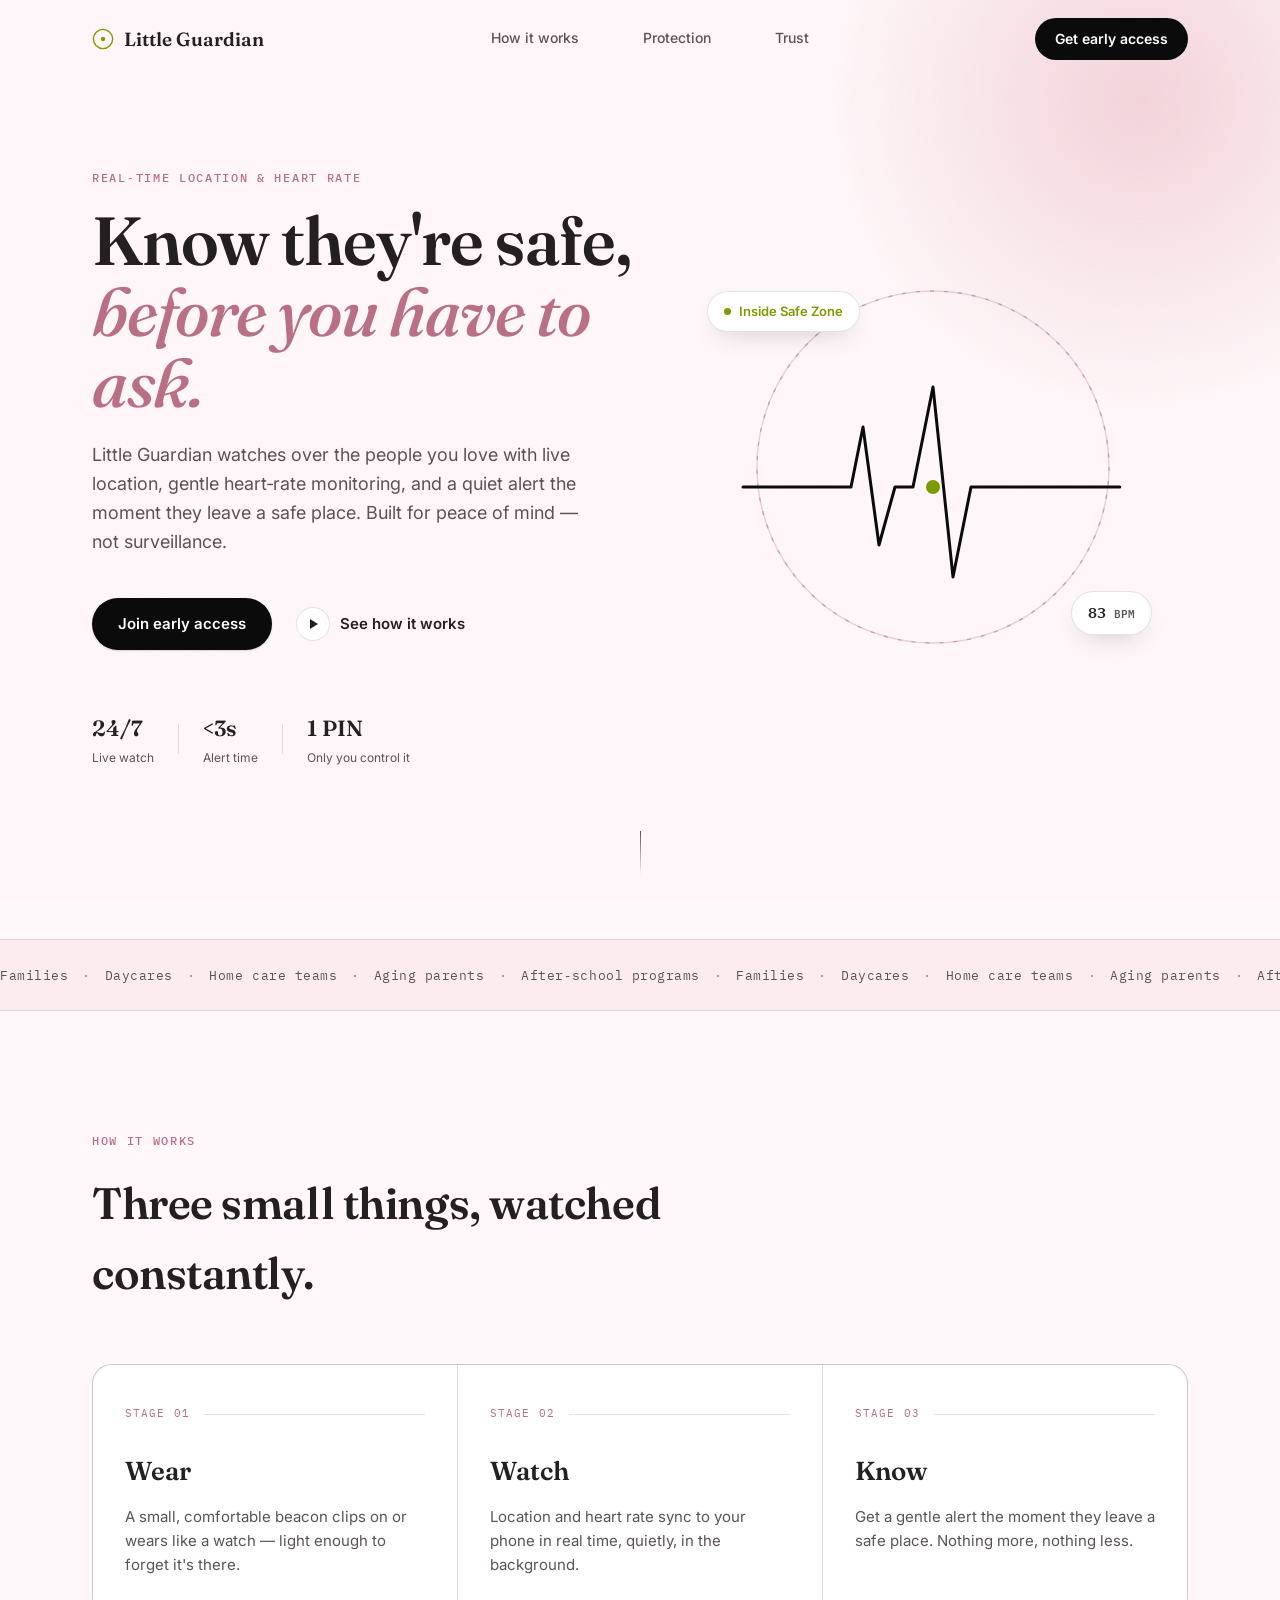
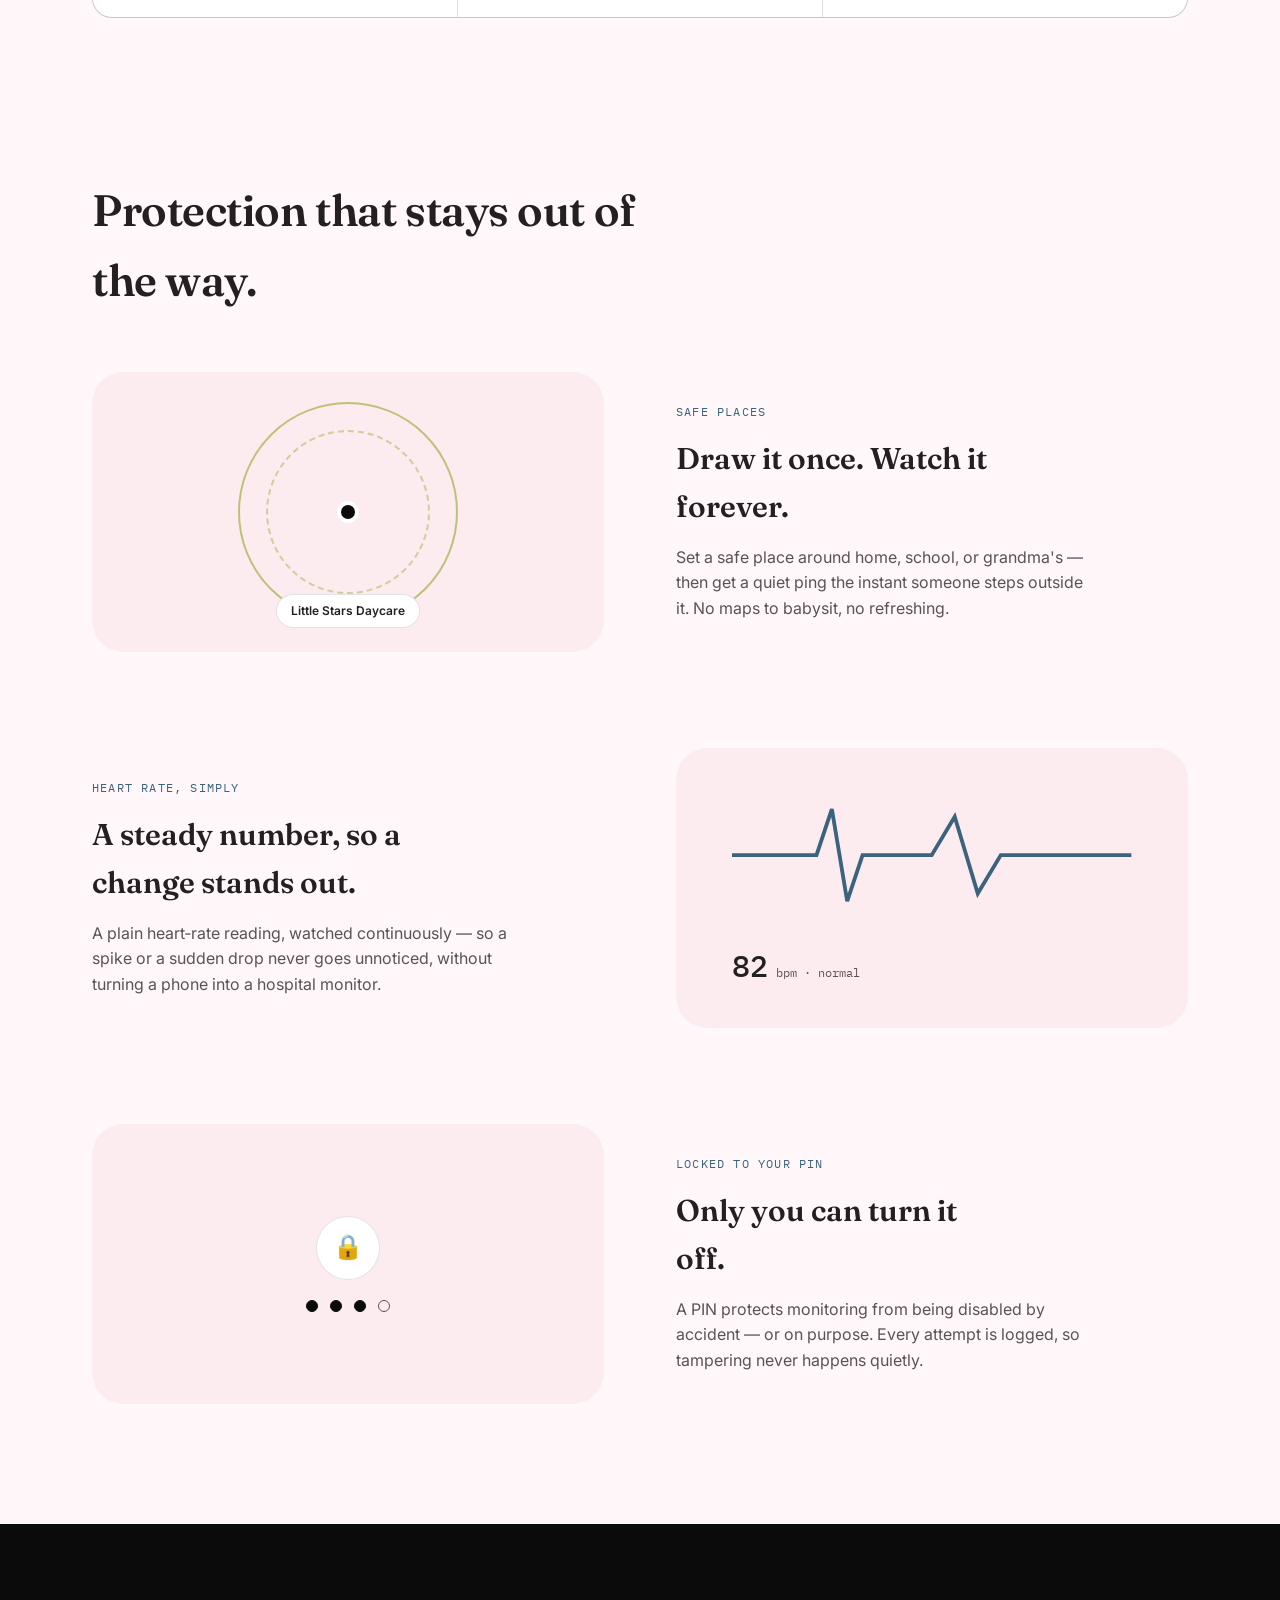
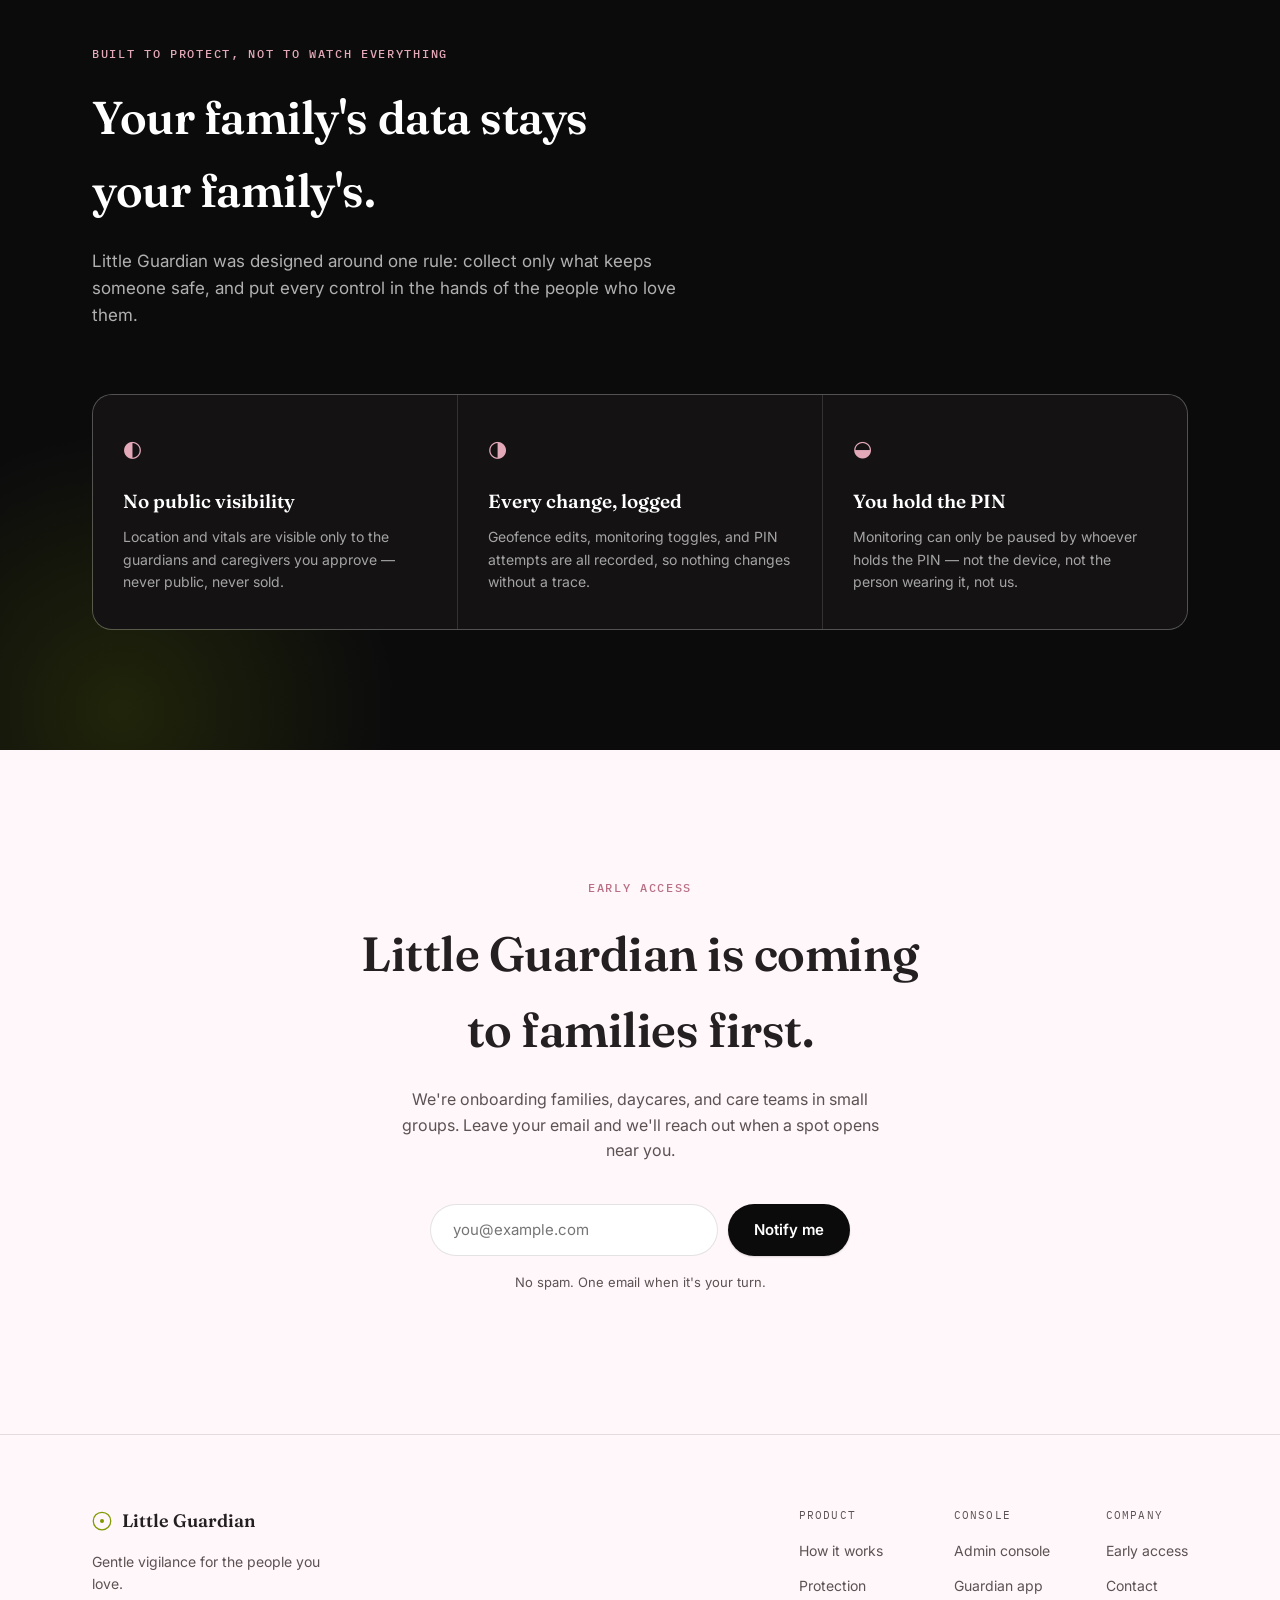
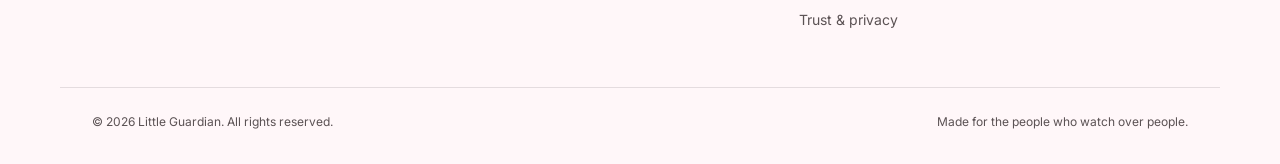
==== index.html @ 8e91a0c5 "intial setup" ====
<!DOCTYPE html>
<html lang="en">
<head>
<meta charset="UTF-8" />
<meta name="viewport" content="width=device-width, initial-scale=1.0" />
<title>Little Guardian | Know they're safe, before you have to ask</title>
<meta name="description" content="Real-time location and heart-rate monitoring built for the people you care for. Gentle alerts, safe places, and a PIN that keeps monitoring in the right hands." />
<link rel="preconnect" href="https://fonts.googleapis.com">
<link rel="preconnect" href="https://fonts.gstatic.com" crossorigin>
<link href="https://fonts.googleapis.com/css2?family=Fraunces:opsz,wght@9..144,400;9..144,500;9..144,600;9..144,700&family=Inter:wght@400;500;600;700&family=IBM+Plex+Mono:wght@500&display=swap" rel="stylesheet">
<link rel="stylesheet" href="styles.css" />
</head>
<body>

  <div class="noise" aria-hidden="true"></div>

  <a class="skip-link" href="#main">Skip to content</a>

  <header class="nav" id="nav">
    <div class="nav-inner">
      <a href="#top" class="wordmark">
        <span class="wordmark-mark" aria-hidden="true">
          <svg viewBox="0 0 32 32" width="22" height="22">
            <circle cx="16" cy="16" r="14" fill="none" stroke="currentColor" stroke-width="2"/>
            <circle cx="16" cy="16" r="3.2" fill="currentColor"/>
          </svg>
        </span>
        Little Guardian
      </a>

      <nav class="nav-links" aria-label="Primary">
        <a href="#how">How it works</a>
        <a href="#features">Protection</a>
        <a href="#trust">Trust</a>
      </nav>

      <a href="#early-access" class="btn btn-small btn-ink">Get early access</a>
    </div>
  </header>

  <main id="main">

    <!-- ============ HERO ============ -->
    <section class="hero" id="top">
      <div class="hero-inner">
        <div class="hero-copy">
          <p class="eyebrow reveal">Real‑time location &amp; heart rate</p>
          <h1 class="hero-title reveal">
            Know they're safe,
            <span class="hero-title-line">before you have to ask.</span>
          </h1>
          <p class="hero-sub reveal">
            Little Guardian watches over the people you love with live location,
            gentle heart‑rate monitoring, and a quiet alert the moment they leave
            a safe place. Built for peace of mind — not surveillance.
          </p>
          <div class="hero-actions reveal">
            <a href="#early-access" class="btn btn-primary">Join early access</a>
            <a href="#how" class="btn btn-ghost">
              <span class="play-dot" aria-hidden="true"></span>
              See how it works
            </a>
          </div>

          <div class="hero-proof reveal">
            <div class="proof-item">
              <span class="proof-num">24/7</span>
              <span class="proof-label">Live watch</span>
            </div>
            <div class="proof-divider" aria-hidden="true"></div>
            <div class="proof-item">
              <span class="proof-num">&lt;3s</span>
              <span class="proof-label">Alert time</span>
            </div>
            <div class="proof-divider" aria-hidden="true"></div>
            <div class="proof-item">
              <span class="proof-num">1 PIN</span>
              <span class="proof-label">Only you control it</span>
            </div>
          </div>
        </div>

        <div class="hero-visual reveal" aria-hidden="true">
          <div class="pulse-stage">
            <svg class="pulse-svg" viewBox="0 0 420 420" fill="none">
              <circle class="pulse-ring pulse-ring-outer" cx="210" cy="210" r="176"/>
              <circle class="pulse-ring pulse-ring-inner" cx="210" cy="210" r="176" stroke-dasharray="4 10"/>
              <path class="pulse-line" id="pulseLine"
                d="M 20 230
                   L 110 230
                   L 128 230
                   L 140 170
                   L 156 288
                   L 172 230
                   L 190 230
                   L 210 130
                   L 230 320
                   L 248 230
                   L 400 230"
                stroke="currentColor" stroke-width="3" stroke-linecap="round" stroke-linejoin="round"/>
              <circle class="pulse-dot" cx="210" cy="230" r="7"/>
            </svg>

            <div class="chip chip-safe">
              <span class="chip-dot"></span>
              Inside Safe Zone
            </div>
            <div class="chip chip-bpm">
              <span class="chip-bpm-value" id="bpmValue">82</span>
              <span class="chip-bpm-unit">BPM</span>
            </div>
          </div>
        </div>
      </div>

      <div class="hero-scroll-cue reveal" aria-hidden="true">
        <span></span>
      </div>
    </section>

    <!-- ============ MARQUEE STRIP ============ -->
    <div class="marquee" aria-hidden="true">
      <div class="marquee-track">
        <span>Families</span><span class="marquee-dot">·</span>
        <span>Daycares</span><span class="marquee-dot">·</span>
        <span>Home care teams</span><span class="marquee-dot">·</span>
        <span>Aging parents</span><span class="marquee-dot">·</span>
        <span>After‑school programs</span><span class="marquee-dot">·</span>
        <span>Families</span><span class="marquee-dot">·</span>
        <span>Daycares</span><span class="marquee-dot">·</span>
        <span>Home care teams</span><span class="marquee-dot">·</span>
        <span>Aging parents</span><span class="marquee-dot">·</span>
        <span>After‑school programs</span><span class="marquee-dot">·</span>
      </div>
    </div>

    <!-- ============ HOW IT WORKS ============ -->
    <section class="how" id="how">
      <div class="section-inner">
        <p class="eyebrow reveal">How it works</p>
        <h2 class="section-title reveal">Three small things, watched constantly.</h2>

        <div class="stages">
          <article class="stage reveal">
            <div class="stage-head">
              <span class="stage-mono">STAGE 01</span>
              <span class="stage-line" aria-hidden="true"></span>
            </div>
            <h3>Wear</h3>
            <p>A small, comfortable beacon clips on or wears like a watch — light enough to forget it's there.</p>
          </article>

          <article class="stage reveal">
            <div class="stage-head">
              <span class="stage-mono">STAGE 02</span>
              <span class="stage-line" aria-hidden="true"></span>
            </div>
            <h3>Watch</h3>
            <p>Location and heart rate sync to your phone in real time, quietly, in the background.</p>
          </article>

          <article class="stage reveal">
            <div class="stage-head">
              <span class="stage-mono">STAGE 03</span>
              <span class="stage-line" aria-hidden="true"></span>
            </div>
            <h3>Know</h3>
            <p>Get a gentle alert the moment they leave a safe place. Nothing more, nothing less.</p>
          </article>
        </div>
      </div>
    </section>

    <!-- ============ FEATURES ============ -->
    <section class="features" id="features">
      <div class="section-inner">
        <p class="eyebrow reveal">What's watching</p>
        <h2 class="section-title reveal">Protection that stays out of the way.</h2>

        <div class="feature-rows">

          <article class="feature-row reveal">
            <div class="feature-visual">
              <div class="geofence-demo">
                <div class="geofence-ring"></div>
                <div class="geofence-ring geofence-ring-2"></div>
                <div class="geofence-dot"></div>
                <span class="geofence-label">Little Stars Daycare</span>
              </div>
            </div>
            <div class="feature-copy">
              <span class="feature-index">Safe Places</span>
              <h3>Draw it once. Watch it forever.</h3>
              <p>Set a safe place around home, school, or grandma's — then get a quiet ping the instant someone steps outside it. No maps to babysit, no refreshing.</p>
            </div>
          </article>

          <article class="feature-row feature-row-reverse reveal">
            <div class="feature-visual">
              <div class="bpm-demo">
                <svg viewBox="0 0 260 90" class="bpm-demo-line">
                  <polyline id="bpmDemoLine" points="0,45 40,45 55,45 65,15 75,75 85,45 100,45 130,45 145,20 160,70 175,45 260,45" fill="none" stroke="currentColor" stroke-width="2.5"/>
                </svg>
                <div class="bpm-demo-readout">
                  <span class="bpm-demo-num">82</span>
                  <span class="bpm-demo-unit">bpm · normal</span>
                </div>
              </div>
            </div>
            <div class="feature-copy">
              <span class="feature-index">Heart Rate, Simply</span>
              <h3>A steady number, so a change stands out.</h3>
              <p>A plain heart‑rate reading, watched continuously — so a spike or a sudden drop never goes unnoticed, without turning a phone into a hospital monitor.</p>
            </div>
          </article>

          <article class="feature-row reveal">
            <div class="feature-visual">
              <div class="pin-demo">
                <div class="pin-demo-lock">🔒</div>
                <div class="pin-demo-dots">
                  <span class="pin-demo-dot pin-demo-dot-filled"></span>
                  <span class="pin-demo-dot pin-demo-dot-filled"></span>
                  <span class="pin-demo-dot pin-demo-dot-filled"></span>
                  <span class="pin-demo-dot"></span>
                </div>
              </div>
            </div>
            <div class="feature-copy">
              <span class="feature-index">Locked to Your PIN</span>
              <h3>Only you can turn it off.</h3>
              <p>A PIN protects monitoring from being disabled by accident — or on purpose. Every attempt is logged, so tampering never happens quietly.</p>
            </div>
          </article>

        </div>
      </div>
    </section>

    <!-- ============ TRUST ============ -->
    <section class="trust" id="trust">
      <div class="section-inner">
        <p class="eyebrow eyebrow-light reveal">Built to protect, not to watch everything</p>
        <h2 class="trust-title reveal">Your family's data stays your family's.</h2>
        <p class="trust-sub reveal">
          Little Guardian was designed around one rule: collect only what keeps
          someone safe, and put every control in the hands of the people who
          love them.
        </p>

        <div class="trust-grid">
          <div class="trust-card reveal">
            <span class="trust-card-icon" aria-hidden="true">◐</span>
            <h3>No public visibility</h3>
            <p>Location and vitals are visible only to the guardians and caregivers you approve — never public, never sold.</p>
          </div>
          <div class="trust-card reveal">
            <span class="trust-card-icon" aria-hidden="true">◑</span>
            <h3>Every change, logged</h3>
            <p>Geofence edits, monitoring toggles, and PIN attempts are all recorded, so nothing changes without a trace.</p>
          </div>
          <div class="trust-card reveal">
            <span class="trust-card-icon" aria-hidden="true">◒</span>
            <h3>You hold the PIN</h3>
            <p>Monitoring can only be paused by whoever holds the PIN — not the device, not the person wearing it, not us.</p>
          </div>
        </div>
      </div>
    </section>

    <!-- ============ CTA / EARLY ACCESS ============ -->
    <section class="cta" id="early-access">
      <div class="section-inner cta-inner">
        <p class="eyebrow reveal">Early access</p>
        <h2 class="cta-title reveal">Little Guardian is coming to families first.</h2>
        <p class="cta-sub reveal">
          We're onboarding families, daycares, and care teams in small groups.
          Leave your email and we'll reach out when a spot opens near you.
        </p>

        <form class="cta-form reveal" id="ctaForm" novalidate>
          <label class="visually-hidden" for="ctaEmail">Email address</label>
          <input type="email" id="ctaEmail" name="email" placeholder="you@example.com" required />
          <button type="submit" class="btn btn-primary">
            <span class="btn-label">Notify me</span>
          </button>
        </form>
        <p class="cta-note" id="ctaNote" role="status" aria-live="polite">No spam. One email when it's your turn.</p>
      </div>
    </section>

  </main>

  <footer class="footer">
    <div class="footer-inner">
      <div class="footer-brand">
        <a href="#top" class="wordmark wordmark-footer">
          <span class="wordmark-mark" aria-hidden="true">
            <svg viewBox="0 0 32 32" width="20" height="20">
              <circle cx="16" cy="16" r="14" fill="none" stroke="currentColor" stroke-width="2"/>
              <circle cx="16" cy="16" r="3.2" fill="currentColor"/>
            </svg>
          </span>
          Little Guardian
        </a>
        <p>Gentle vigilance for the people you love.</p>
      </div>

      <div class="footer-links">
        <div class="footer-col">
          <span class="footer-col-title">Product</span>
          <a href="#how">How it works</a>
          <a href="#features">Protection</a>
          <a href="#trust">Trust &amp; privacy</a>
        </div>
        <div class="footer-col">
          <span class="footer-col-title">Console</span>
          <a href="/admin">Admin console</a>
          <a href="/u">Guardian app</a>
        </div>
        <div class="footer-col">
          <span class="footer-col-title">Company</span>
          <a href="#early-access">Early access</a>
          <a href="mailto:hello@littleguardian.app">Contact</a>
        </div>
      </div>
    </div>
    <div class="footer-bottom">
      <span>© <span id="year"></span> Little Guardian. All rights reserved.</span>
      <span>Made for the people who watch over people.</span>
    </div>
  </footer>

  <script src="script.js"></script>
</body>
</html>
---- styles.css ----
/* ===========================================================
   LITTLE GUARDIAN — Landing Page
   Design tokens
   Color   — paper #FFF7F9, paper-deep #FCEEF1, ink #1E1B1C,
             ink-black #0B0B0C, rose #E3A9B8, rose-deep #C97B90,
             olive #7F9900 (safe-zone signal), steel #3B637D
   Type    — display: Fraunces (warm, human serif)
             body: Inter
             utility/data: IBM Plex Mono (eyebrows, readouts only)
   Shape   — soft radii, hairline rules, one signature motif:
             the pulse-line-into-a-circle (heart rate + geofence
             expressed as a single continuous stroke)
   =========================================================== */

:root {
  --paper: #fff7f9;
  --paper-deep: #fcecef;
  --paper-card: #ffffff;
  --ink: #241f20;
  --ink-soft: #5b5254;
  --ink-black: #0b0b0c;
  --rose: #e3a9b8;
  --rose-soft: #f2d3da;
  --rose-deep: #b96f86;
  --olive: #7f9900;
  --olive-bg: rgba(127, 153, 0, 0.12);
  --steel: #3b637d;
  --line: rgba(36, 31, 32, 0.12);
  --line-light: rgba(255, 255, 255, 0.16);

  --font-display: "Fraunces", ui-serif, Georgia, serif;
  --font-body: "Inter", system-ui, -apple-system, sans-serif;
  --font-mono: "IBM Plex Mono", ui-monospace, monospace;

  --container: 1160px;
  --radius-sm: 10px;
  --radius-md: 20px;
  --radius-lg: 32px;
  --ease: cubic-bezier(0.22, 1, 0.36, 1);
}

* {
  box-sizing: border-box;
}

html {
  scroll-behavior: smooth;
}

@media (prefers-reduced-motion: reduce) {
  html {
    scroll-behavior: auto;
  }
  *, *::before, *::after {
    animation-duration: 0.001ms !important;
    animation-iteration-count: 1 !important;
    transition-duration: 0.001ms !important;
    scroll-behavior: auto !important;
  }
}

body {
  margin: 0;
  background: var(--paper);
  color: var(--ink);
  font-family: var(--font-body);
  font-size: 16px;
  line-height: 1.6;
  -webkit-font-smoothing: antialiased;
  overflow-x: hidden;
}

img, svg {
  display: block;
  max-width: 100%;
}

a {
  color: inherit;
}

.skip-link {
  position: absolute;
  left: -999px;
  top: 0;
  background: var(--ink-black);
  color: #fff;
  padding: 12px 18px;
  border-radius: 0 0 8px 0;
  z-index: 300;
}

.skip-link:focus {
  left: 0;
}

:focus-visible {
  outline: 2px solid var(--steel);
  outline-offset: 3px;
}

.visually-hidden {
  position: absolute;
  width: 1px;
  height: 1px;
  overflow: hidden;
  clip: rect(0 0 0 0);
}

/* Subtle paper grain so flat colors don't look like plastic */
.noise {
  position: fixed;
  top: 0;
  right: 0;
  bottom: 0;
  left: 0;
  pointer-events: none;
  z-index: 1;
  opacity: 0.035;
  mix-blend-mode: multiply;
  background-image: url("data:image/svg+xml;utf8,<svg xmlns='http://www.w3.org/2000/svg' width='120' height='120'><filter id='n'><feTurbulence type='fractalNoise' baseFrequency='0.9' numOctaves='2' stitchTiles='stitch'/></filter><rect width='100%25' height='100%25' filter='url(%23n)'/></svg>");
}

.section-inner {
  max-width: var(--container);
  margin: 0 auto;
  padding: 0 32px;
}

.eyebrow {
  font-family: var(--font-mono);
  font-size: 12px;
  font-weight: 500;
  letter-spacing: 0.14em;
  text-transform: uppercase;
  color: var(--rose-deep);
  margin: 0 0 18px;
}

.eyebrow-light {
  color: var(--rose);
}

.section-title {
  font-family: var(--font-display);
  font-weight: 600;
  font-size: clamp(28px, 4vw, 44px);
  letter-spacing: -0.01em;
  margin: 0 0 56px;
  max-width: 20ch;
}

/* ===================== Buttons ===================== */
.btn {
  display: inline-flex;
  align-items: center;
  gap: 10px;
  font-family: var(--font-body);
  font-weight: 600;
  font-size: 15px;
  padding: 14px 26px;
  border-radius: 100px;
  border: none;
  cursor: pointer;
  text-decoration: none;
  transition: transform 220ms var(--ease), box-shadow 220ms var(--ease), background 220ms var(--ease);
  white-space: nowrap;
}

.btn:active {
  transform: scale(0.97);
}

.btn-primary {
  background: var(--ink-black);
  color: #fff;
  box-shadow: 0 1px 2px rgba(11, 11, 12, 0.15);
}

.btn-primary:hover {
  box-shadow: 0 10px 24px -8px rgba(11, 11, 12, 0.45);
  transform: translateY(-2px);
}

.btn-ink {
  background: var(--ink-black);
  color: #fff;
}

.btn-small {
  padding: 10px 20px;
  font-size: 14px;
}

.btn-ghost {
  background: transparent;
  color: var(--ink);
  padding-left: 6px;
}

.btn-ghost:hover .play-dot {
  transform: scale(1.15);
}

.play-dot {
  width: 34px;
  height: 34px;
  border-radius: 50%;
  background: var(--paper-card);
  border: 1px solid var(--line);
  position: relative;
  transition: transform 220ms var(--ease);
  flex-shrink: 0;
}

.play-dot::after {
  content: "";
  position: absolute;
  top: 50%;
  left: 50%;
  width: 0;
  height: 0;
  border-style: solid;
  border-width: 5px 0 5px 8px;
  border-color: transparent transparent transparent var(--ink);
  transform: translate(-38%, -50%);
}

/* ===================== Nav ===================== */
.nav {
  position: fixed;
  top: 0;
  left: 0;
  right: 0;
  z-index: 100;
  padding: 18px 0;
  background: transparent;
  transition: background 280ms var(--ease), box-shadow 280ms var(--ease), padding 280ms var(--ease);
}

.nav.is-scrolled {
  background: rgba(255, 247, 249, 0.82);
  backdrop-filter: blur(14px);
  -webkit-backdrop-filter: blur(14px);
  box-shadow: 0 1px 0 var(--line);
  padding: 12px 0;
}

.nav-inner {
  max-width: var(--container);
  margin: 0 auto;
  padding: 0 32px;
  display: flex;
  align-items: center;
  justify-content: space-between;
  gap: 24px;
}

.wordmark {
  display: inline-flex;
  align-items: center;
  gap: 10px;
  font-family: var(--font-display);
  font-weight: 600;
  font-size: 19px;
  text-decoration: none;
  color: var(--ink);
}

.wordmark-mark {
  color: var(--olive);
  display: inline-flex;
}

.nav-links {
  display: none;
  align-items: center;
  gap: 32px;
  font-size: 14px;
  font-weight: 500;
}

.nav-links a {
  text-decoration: none;
  color: var(--ink-soft);
  position: relative;
  padding-bottom: 3px;
  margin-left: 32px;
}

.nav-links a:first-child {
  margin-left: 0;
}

.nav-links a::after {
  content: "";
  position: absolute;
  left: 0;
  right: 100%;
  bottom: 0;
  height: 1px;
  background: var(--ink);
  transition: right 220ms var(--ease);
}

.nav-links a:hover {
  color: var(--ink);
}

.nav-links a:hover::after {
  right: 0;
}

@media (min-width: 760px) {
  .nav-links {
    display: flex;
  }
}

/* ===================== Hero ===================== */
.hero {
  position: relative;
  padding: 168px 0 64px;
  z-index: 2;
  overflow: hidden;
}

.hero::before {
  content: "";
  position: absolute;
  top: -220px;
  right: -180px;
  width: 640px;
  height: 640px;
  background: radial-gradient(circle, var(--rose-soft) 0%, rgba(242, 211, 218, 0) 68%);
  z-index: -1;
}

.hero-inner {
  max-width: var(--container);
  margin: 0 auto;
  padding: 0 32px;
  display: grid;
  grid-template-columns: 1fr;
  gap: 56px;
  align-items: center;
}

@media (min-width: 940px) {
  .hero-inner {
    grid-template-columns: 1.05fr 0.95fr;
    gap: 24px;
  }
}

.hero-title {
  font-family: var(--font-display);
  font-weight: 600;
  font-size: clamp(38px, 5.6vw, 68px);
  line-height: 1.04;
  letter-spacing: -0.015em;
  margin: 0 0 24px;
  color: var(--ink);
}

.hero-title-line {
  display: block;
  color: var(--rose-deep);
  font-style: italic;
  font-weight: 500;
}

.hero-sub {
  font-size: 18px;
  color: var(--ink-soft);
  max-width: 46ch;
  margin: 0 0 36px;
}

.hero-actions {
  display: flex;
  align-items: center;
  flex-wrap: wrap;
  gap: 18px;
  margin-bottom: 56px;
}

.hero-proof {
  display: flex;
  align-items: center;
  gap: 24px;
  flex-wrap: wrap;
}

.proof-item {
  display: flex;
  flex-direction: column;
  gap: 2px;
}

.proof-num {
  font-family: var(--font-display);
  font-size: 22px;
  font-weight: 600;
}

.proof-label {
  font-size: 12px;
  color: var(--ink-soft);
}

.proof-divider {
  width: 1px;
  height: 30px;
  background: var(--line);
}

/* --- Hero visual: the signature pulse / safe-zone motif --- */
.hero-visual {
  display: flex;
  justify-content: center;
}

.pulse-stage {
  position: relative;
  width: min(420px, 86vw);
}

.pulse-svg {
  width: 100%;
  height: auto;
  color: var(--ink-black);
}

.pulse-ring {
  fill: none;
  stroke: var(--rose);
  stroke-width: 1.4;
  opacity: 0.55;
}

.pulse-ring-outer {
  animation: breathe 5200ms ease-in-out infinite;
  transform-origin: 210px 210px;
}

.pulse-ring-inner {
  stroke: var(--steel);
  opacity: 0.35;
  animation: spin 60s linear infinite;
  transform-origin: 210px 210px;
}

.pulse-line {
  stroke-dasharray: 900;
  stroke-dashoffset: 900;
  animation: draw-line 2200ms var(--ease) 400ms forwards;
}

.pulse-dot {
  fill: var(--olive);
  opacity: 0;
  animation: dot-in 600ms var(--ease) 2400ms forwards, dot-pulse 1800ms ease-in-out 3000ms infinite;
}

@keyframes draw-line {
  to {
    stroke-dashoffset: 0;
  }
}

@keyframes dot-in {
  to {
    opacity: 1;
  }
}

@keyframes dot-pulse {
  0%, 100% {
    r: 7;
  }
  50% {
    r: 9.5;
  }
}

@keyframes breathe {
  0%, 100% {
    transform: scale(1);
    opacity: 0.55;
  }
  50% {
    transform: scale(1.02);
    opacity: 0.85;
  }
}

@keyframes spin {
  to {
    transform: rotate(360deg);
  }
}

.chip {
  position: absolute;
  display: inline-flex;
  align-items: center;
  gap: 8px;
  background: var(--paper-card);
  border: 1px solid var(--line);
  border-radius: 100px;
  padding: 9px 16px;
  font-size: 13px;
  font-weight: 600;
  box-shadow: 0 10px 26px -14px rgba(36, 31, 32, 0.35);
  opacity: 0;
  animation: chip-in 560ms var(--ease) forwards;
}

.chip-safe {
  top: 8%;
  left: -4%;
  animation-delay: 2600ms;
  color: var(--olive);
}

.chip-dot {
  width: 7px;
  height: 7px;
  border-radius: 50%;
  background: var(--olive);
}

.chip-bpm {
  bottom: 10%;
  right: -2%;
  animation-delay: 2800ms;
  font-family: var(--font-mono);
  color: var(--ink);
}

.chip-bpm-value {
  font-size: 15px;
}

.chip-bpm-unit {
  color: var(--ink-soft);
  font-size: 11px;
}

@keyframes chip-in {
  from {
    opacity: 0;
    transform: translateY(10px);
  }
  to {
    opacity: 1;
    transform: translateY(0);
  }
}

.hero-scroll-cue {
  display: flex;
  justify-content: center;
  margin-top: 64px;
}

.hero-scroll-cue span {
  width: 1px;
  height: 44px;
  background: linear-gradient(var(--ink-soft), transparent);
  position: relative;
  overflow: hidden;
}

.hero-scroll-cue span::after {
  content: "";
  position: absolute;
  top: -100%;
  left: 0;
  width: 100%;
  height: 100%;
  background: var(--ink);
  animation: cue-drip 2200ms ease-in-out infinite;
}

@keyframes cue-drip {
  0% { top: -100%; }
  60% { top: 100%; }
  100% { top: 100%; }
}

/* ===================== Marquee ===================== */
.marquee {
  border-top: 1px solid var(--line);
  border-bottom: 1px solid var(--line);
  padding: 22px 0;
  overflow: hidden;
  white-space: nowrap;
  background: var(--paper-deep);
}

.marquee-track {
  display: inline-flex;
  align-items: center;
  gap: 14px;
  font-family: var(--font-mono);
  font-size: 13px;
  letter-spacing: 0.04em;
  color: var(--ink-soft);
  animation: marquee 26s linear infinite;
}

.marquee-dot {
  color: var(--rose-deep);
}

@keyframes marquee {
  from { transform: translateX(0); }
  to { transform: translateX(-50%); }
}

/* ===================== How it works ===================== */
.how {
  padding: 120px 0;
}

.stages {
  display: grid;
  grid-template-columns: 1fr;
  gap: 1px;
  background: var(--line);
  border: 1px solid var(--line);
  border-radius: var(--radius-md);
  overflow: hidden;
}

@media (min-width: 760px) {
  .stages {
    grid-template-columns: repeat(3, 1fr);
  }
}

.stage {
  background: var(--paper-card);
  padding: 40px 32px;
}

.stage-head {
  display: flex;
  align-items: center;
  gap: 14px;
  margin-bottom: 28px;
}

.stage-mono {
  font-family: var(--font-mono);
  font-size: 11px;
  letter-spacing: 0.1em;
  color: var(--rose-deep);
  flex-shrink: 0;
}

.stage-line {
  height: 1px;
  background: var(--line);
  flex: 1;
}

.stage h3 {
  font-family: var(--font-display);
  font-size: 26px;
  font-weight: 600;
  margin: 0 0 12px;
}

.stage p {
  color: var(--ink-soft);
  margin: 0;
  font-size: 15px;
}

/* ===================== Features ===================== */
.features {
  padding: 0 0 120px;
}

.feature-rows {
  display: flex;
  flex-direction: column;
  gap: 96px;
}

.feature-row {
  display: grid;
  grid-template-columns: 1fr;
  gap: 40px;
  align-items: center;
}

@media (min-width: 860px) {
  .feature-row {
    grid-template-columns: 1fr 1fr;
    gap: 72px;
  }
  .feature-row-reverse .feature-visual {
    order: 2;
  }
}

.feature-visual {
  background: var(--paper-deep);
  border-radius: var(--radius-lg);
  min-height: 280px;
  display: flex;
  align-items: center;
  justify-content: center;
  position: relative;
  overflow: hidden;
}

.feature-index {
  font-family: var(--font-mono);
  font-size: 12px;
  letter-spacing: 0.1em;
  text-transform: uppercase;
  color: var(--steel);
  display: block;
  margin-bottom: 14px;
}

.feature-copy h3 {
  font-family: var(--font-display);
  font-size: clamp(22px, 2.6vw, 30px);
  font-weight: 600;
  margin: 0 0 14px;
  max-width: 16ch;
}

.feature-copy p {
  color: var(--ink-soft);
  font-size: 16px;
  max-width: 42ch;
  margin: 0;
}

/* -- feature visual: geofence -- */
.geofence-demo {
  position: relative;
  width: 220px;
  height: 220px;
  display: flex;
  align-items: center;
  justify-content: center;
}

.geofence-ring {
  position: absolute;
  top: 0;
  right: 0;
  bottom: 0;
  left: 0;
  border-radius: 50%;
  border: 2px solid var(--olive);
  opacity: 0.5;
  animation: ring-pulse 3200ms ease-in-out infinite;
}

.geofence-ring-2 {
  top: 28px;
  right: 28px;
  bottom: 28px;
  left: 28px;
  border-style: dashed;
  opacity: 0.35;
  animation-delay: 400ms;
}

.geofence-dot {
  width: 14px;
  height: 14px;
  border-radius: 50%;
  background: var(--ink-black);
  box-shadow: 0 0 0 4px var(--paper-card);
  animation: wander 6000ms ease-in-out infinite;
}

.geofence-label {
  position: absolute;
  bottom: -6px;
  font-size: 12px;
  font-weight: 600;
  background: var(--paper-card);
  border: 1px solid var(--line);
  padding: 6px 14px;
  border-radius: 100px;
  color: var(--ink);
}

@keyframes ring-pulse {
  0%, 100% { transform: scale(1); opacity: 0.5; }
  50% { transform: scale(1.04); opacity: 0.75; }
}

@keyframes wander {
  0%, 100% { transform: translate(0, 0); }
  25% { transform: translate(14px, -10px); }
  50% { transform: translate(-6px, 12px); }
  75% { transform: translate(-16px, -6px); }
}

/* -- feature visual: bpm -- */
.bpm-demo {
  width: 78%;
}

.bpm-demo-line {
  width: 100%;
  height: auto;
  color: var(--steel);
  overflow: visible;
}

#bpmDemoLine {
  stroke-dasharray: 520;
  stroke-dashoffset: 520;
}

.bpm-demo.in-view #bpmDemoLine {
  animation: draw-bpm 1600ms var(--ease) forwards;
}

@keyframes draw-bpm {
  to { stroke-dashoffset: 0; }
}

.bpm-demo-readout {
  display: flex;
  align-items: baseline;
  gap: 8px;
  margin-top: 18px;
  font-family: var(--font-mono);
}

.bpm-demo-num {
  font-size: 30px;
  font-weight: 500;
  color: var(--ink);
}

.bpm-demo-unit {
  font-size: 12px;
  color: var(--ink-soft);
}

/* -- feature visual: pin -- */
.pin-demo {
  display: flex;
  flex-direction: column;
  align-items: center;
  gap: 20px;
}

.pin-demo-lock {
  width: 64px;
  height: 64px;
  border-radius: 50%;
  background: var(--paper-card);
  border: 1px solid var(--line);
  display: flex;
  align-items: center;
  justify-content: center;
  font-size: 24px;
}

.pin-demo-dots {
  display: flex;
  gap: 12px;
}

.pin-demo-dot {
  width: 12px;
  height: 12px;
  border-radius: 50%;
  border: 1.5px solid var(--ink-soft);
}

.pin-demo-dot-filled {
  background: var(--ink-black);
  border-color: var(--ink-black);
}

/* ===================== Trust (inverted section) ===================== */
.trust {
  background: var(--ink-black);
  color: #fff;
  padding: 120px 0;
  position: relative;
  overflow: hidden;
}

.trust::before {
  content: "";
  position: absolute;
  bottom: -240px;
  left: -160px;
  width: 560px;
  height: 560px;
  background: radial-gradient(circle, rgba(127, 153, 0, 0.18), transparent 70%);
}

.trust-title {
  font-family: var(--font-display);
  font-weight: 600;
  font-size: clamp(28px, 4.2vw, 46px);
  max-width: 18ch;
  margin: 0 0 20px;
  letter-spacing: -0.01em;
}

.trust-sub {
  color: rgba(255, 255, 255, 0.68);
  max-width: 56ch;
  font-size: 17px;
  margin: 0 0 64px;
}

.trust-grid {
  display: grid;
  grid-template-columns: 1fr;
  gap: 1px;
  background: var(--line-light);
  border: 1px solid var(--line-light);
  border-radius: var(--radius-md);
  overflow: hidden;
}

@media (min-width: 760px) {
  .trust-grid {
    grid-template-columns: repeat(3, 1fr);
  }
}

.trust-card {
  background: #141213;
  padding: 36px 30px;
}

.trust-card-icon {
  display: inline-block;
  font-size: 22px;
  color: var(--rose);
  margin-bottom: 20px;
}

.trust-card h3 {
  font-family: var(--font-display);
  font-size: 19px;
  font-weight: 600;
  margin: 0 0 10px;
}

.trust-card p {
  color: rgba(255, 255, 255, 0.62);
  font-size: 14px;
  margin: 0;
}

/* ===================== CTA ===================== */
.cta {
  padding: 128px 0;
  text-align: center;
}

.cta-inner {
  display: flex;
  flex-direction: column;
  align-items: center;
}

.cta-title {
  font-family: var(--font-display);
  font-weight: 600;
  font-size: clamp(28px, 4.4vw, 48px);
  max-width: 18ch;
  margin: 0 0 18px;
  letter-spacing: -0.01em;
}

.cta-sub {
  color: var(--ink-soft);
  max-width: 48ch;
  font-size: 16px;
  margin: 0 0 40px;
}

.cta-form {
  display: flex;
  gap: 10px;
  width: 100%;
  max-width: 420px;
  flex-wrap: wrap;
  justify-content: center;
}

.cta-form input {
  flex: 1;
  min-width: 220px;
  height: 52px;
  border-radius: 100px;
  border: 1px solid var(--line);
  background: var(--paper-card);
  padding: 0 22px;
  font-size: 15px;
  font-family: var(--font-body);
  color: var(--ink);
}

.cta-form input:focus {
  outline: none;
  border-color: var(--ink);
}

.cta-form .btn {
  height: 52px;
}

.cta-form.is-success .btn-label::after {
  content: " ✓";
}

.cta-note {
  margin-top: 16px;
  font-size: 13px;
  color: var(--ink-soft);
  transition: color 220ms var(--ease);
}

.cta-note.is-success {
  color: var(--olive);
  font-weight: 600;
}

/* ===================== Footer ===================== */
.footer {
  border-top: 1px solid var(--line);
  padding: 72px 0 32px;
}

.footer-inner {
  max-width: var(--container);
  margin: 0 auto;
  padding: 0 32px;
  display: flex;
  flex-direction: column;
  gap: 48px;
}

@media (min-width: 760px) {
  .footer-inner {
    flex-direction: row;
    justify-content: space-between;
  }
}

.footer-brand p {
  color: var(--ink-soft);
  font-size: 14px;
  margin: 12px 0 0;
  max-width: 28ch;
}

.wordmark-footer {
  font-size: 18px;
}

.footer-links {
  display: flex;
  gap: 56px;
  flex-wrap: wrap;
}

.footer-col {
  display: flex;
  flex-direction: column;
  gap: 12px;
}

.footer-col-title {
  font-family: var(--font-mono);
  font-size: 11px;
  letter-spacing: 0.1em;
  text-transform: uppercase;
  color: var(--ink-soft);
  margin-bottom: 4px;
}

.footer-col a {
  text-decoration: none;
  font-size: 14px;
  color: var(--ink-soft);
  transition: color 180ms var(--ease);
}

.footer-col a:hover {
  color: var(--ink);
}

.footer-bottom {
  max-width: var(--container);
  margin: 56px auto 0;
  padding: 24px 32px 0;
  border-top: 1px solid var(--line);
  display: flex;
  flex-direction: column;
  gap: 8px;
  font-size: 12px;
  color: var(--ink-soft);
}

@media (min-width: 760px) {
  .footer-bottom {
    flex-direction: row;
    justify-content: space-between;
  }
}

/* ===================== Scroll reveal ===================== */
.reveal {
  opacity: 0;
  transform: translateY(22px);
  transition: opacity 760ms var(--ease), transform 760ms var(--ease);
}

.reveal.is-visible {
  opacity: 1;
  transform: translateY(0);
}

/* Stagger children within a revealed group */
.hero-copy .reveal:nth-child(1) { transition-delay: 40ms; }
.hero-copy .reveal:nth-child(2) { transition-delay: 120ms; }
.hero-copy .reveal:nth-child(3) { transition-delay: 200ms; }
.hero-copy .reveal:nth-child(4) { transition-delay: 280ms; }
.hero-copy .reveal:nth-child(5) { transition-delay: 360ms; }

.stages .stage:nth-child(1) { transition-delay: 0ms; }
.stages .stage:nth-child(2) { transition-delay: 90ms; }
.stages .stage:nth-child(3) { transition-delay: 180ms; }

.trust-grid .trust-card:nth-child(1) { transition-delay: 0ms; }
.trust-grid .trust-card:nth-child(2) { transition-delay: 90ms; }
.trust-grid .trust-card:nth-child(3) { transition-delay: 180ms; }
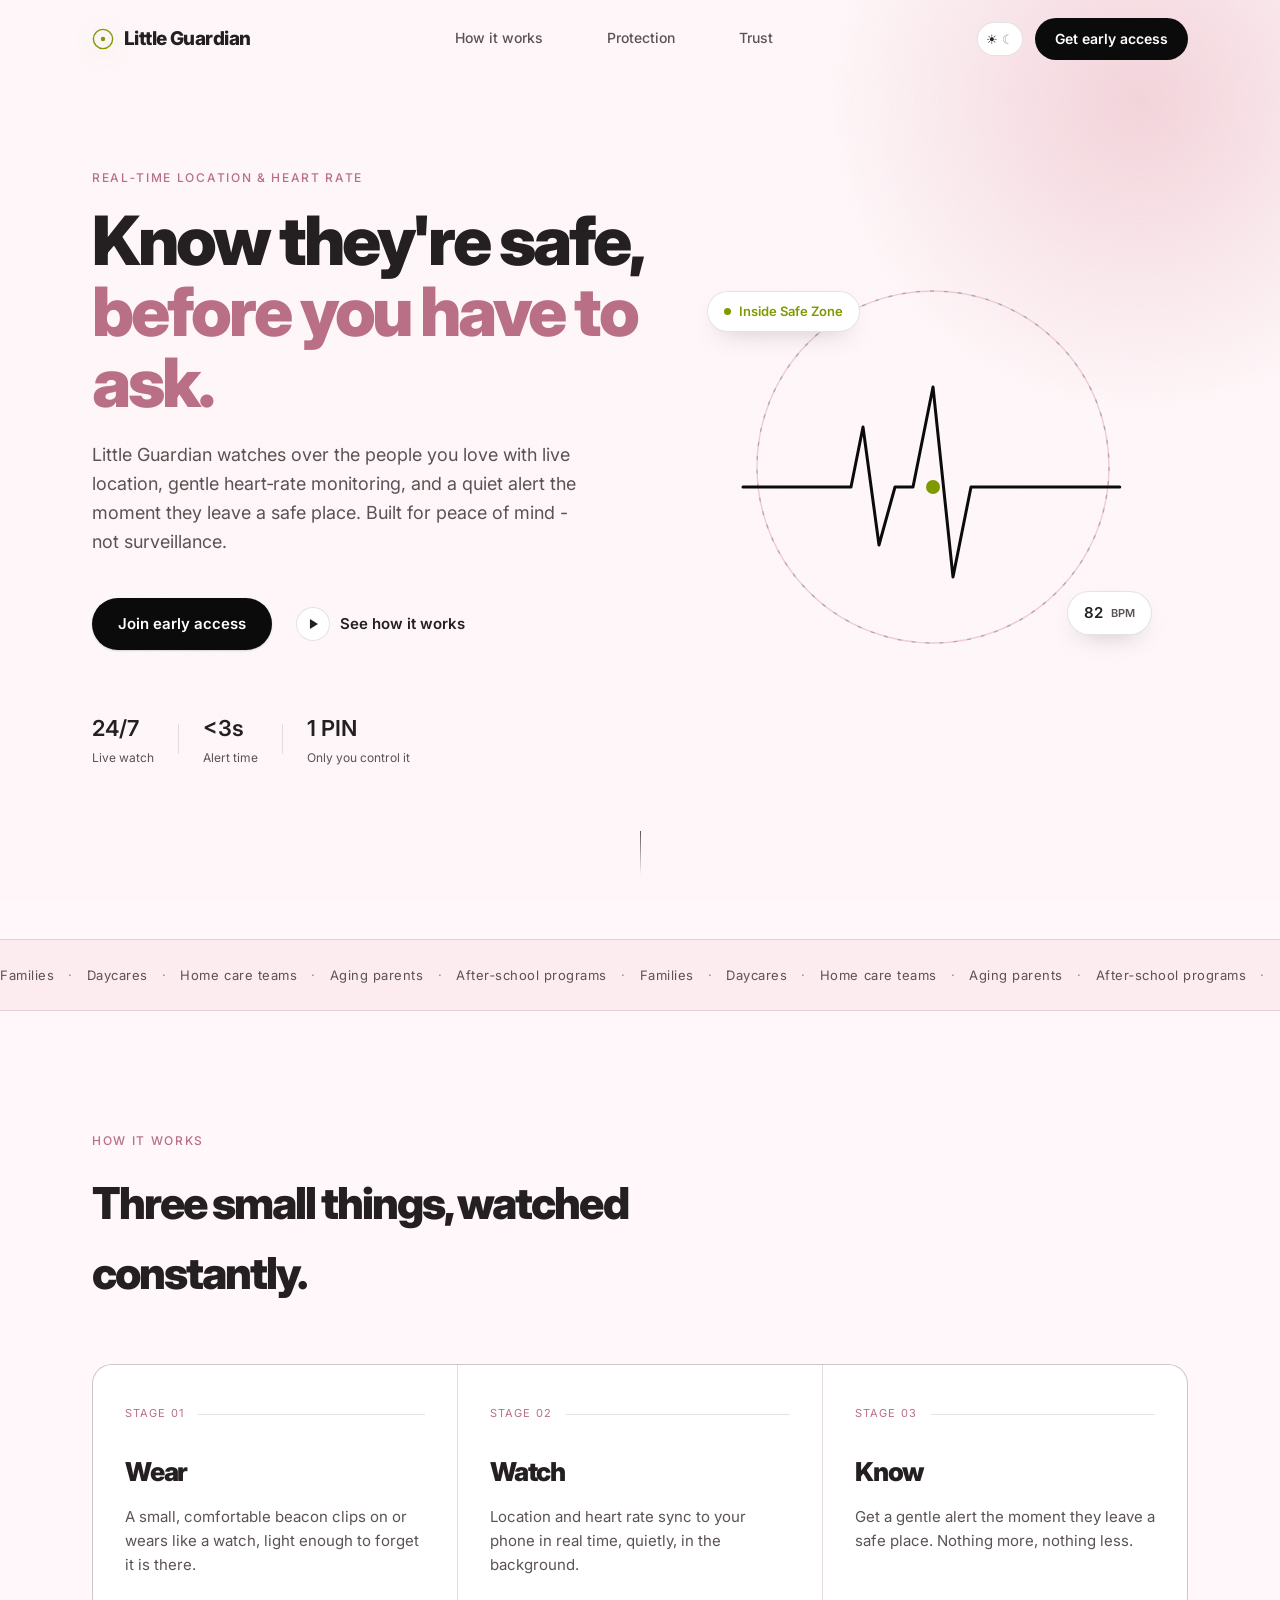
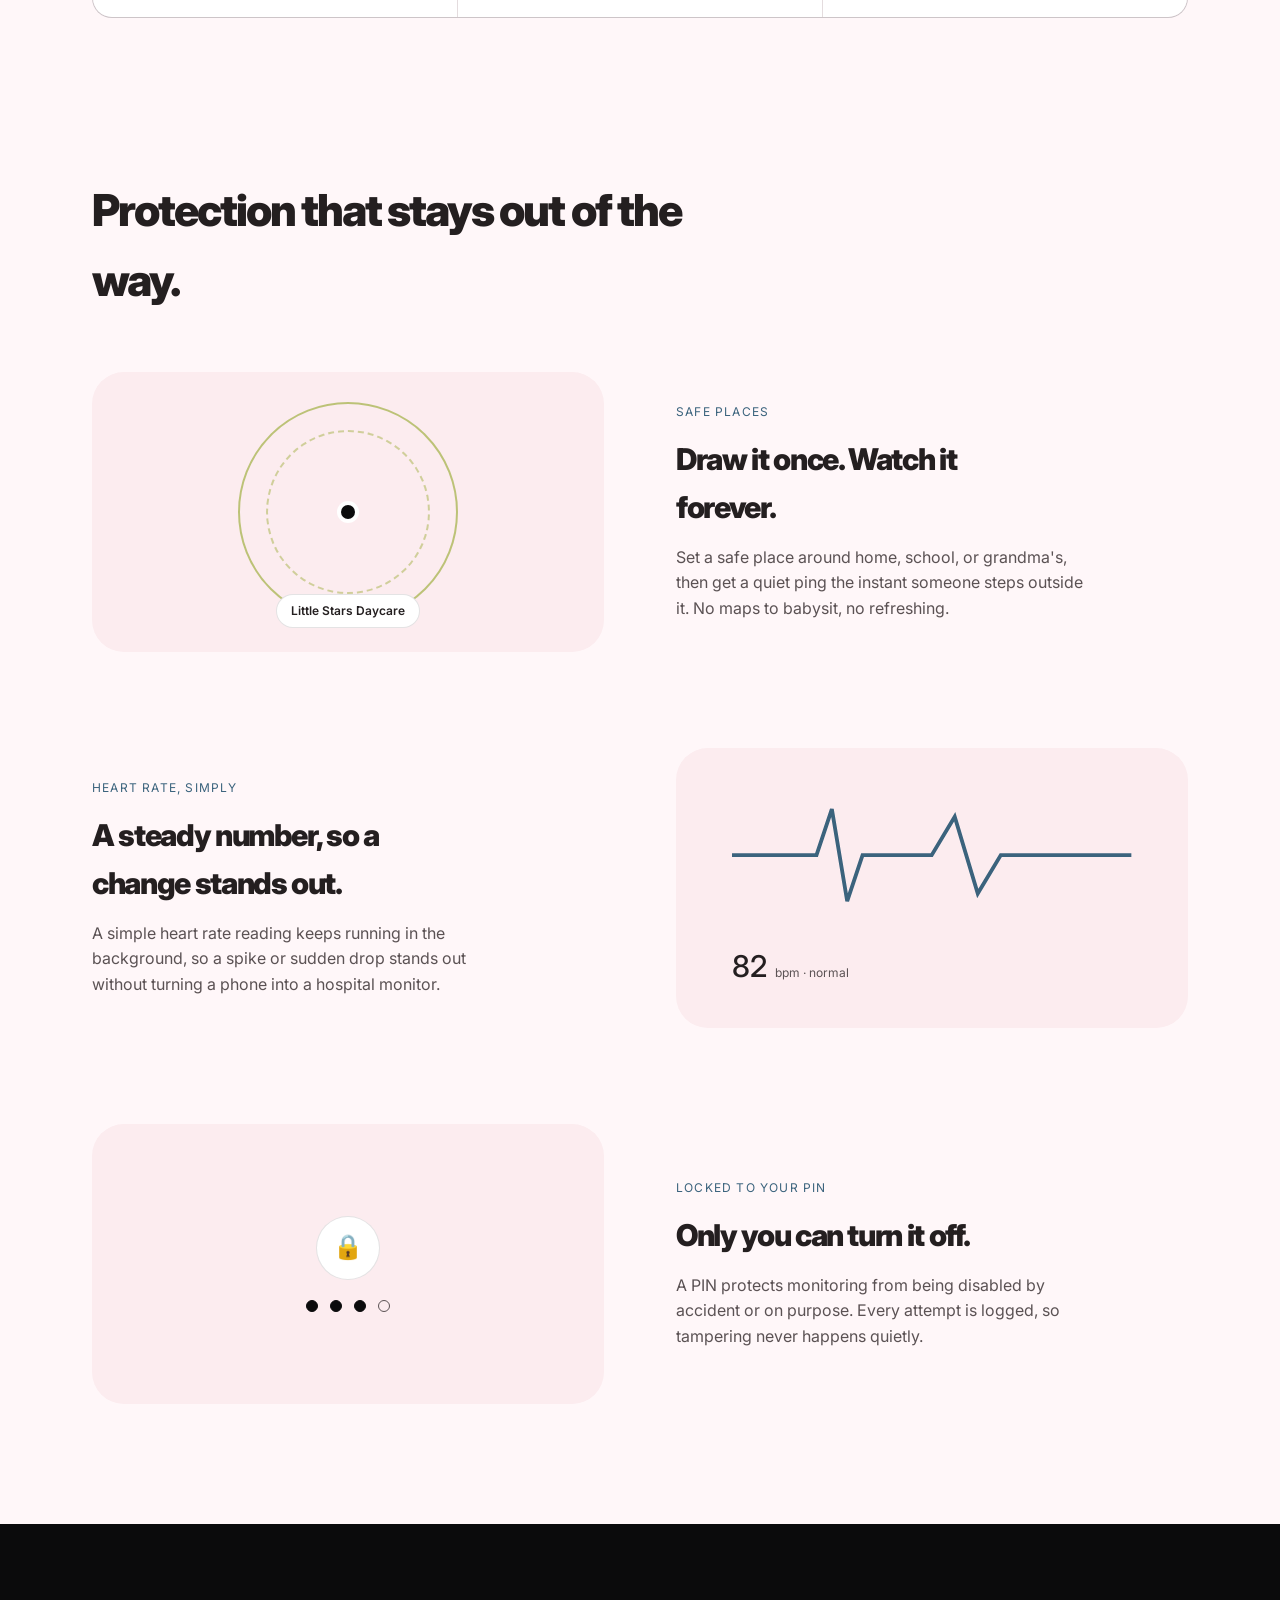
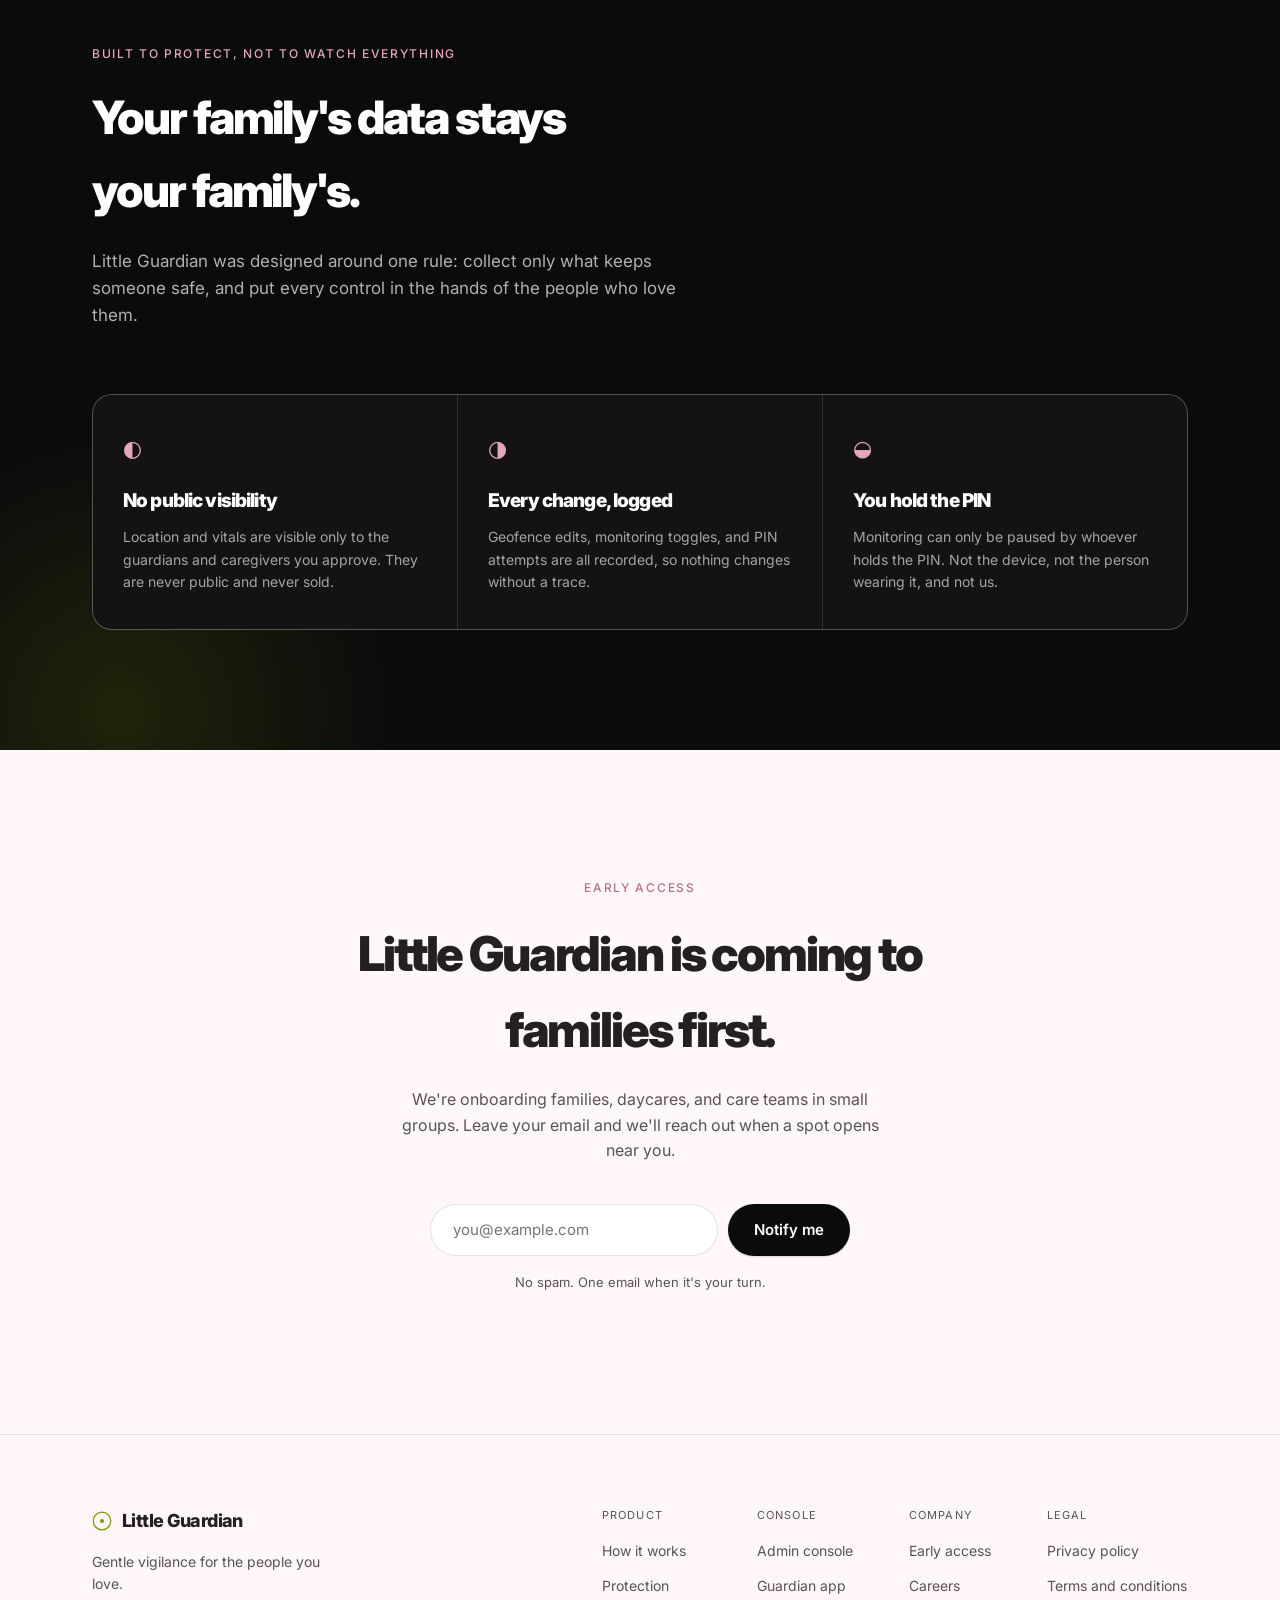
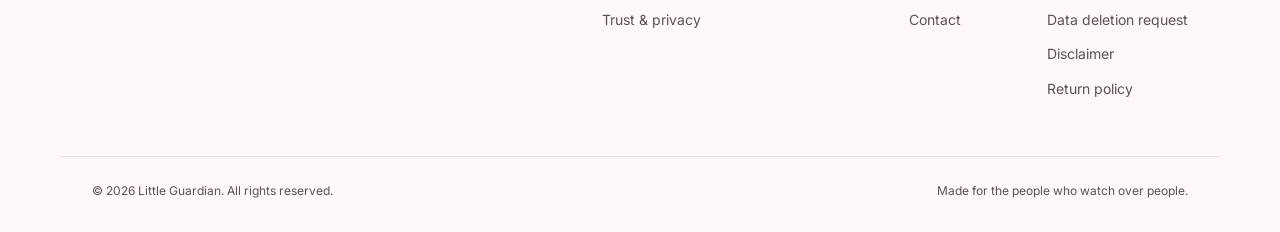
==== commit 6ca9d351: "Refresh Little Guardian site experience" ====
--- a/index.html
+++ b/index.html
@@ -3,14 +3,29 @@
 <head>
 <meta charset="UTF-8" />
 <meta name="viewport" content="width=device-width, initial-scale=1.0" />
-<title>Little Guardian | Know they're safe, before you have to ask</title>
-<meta name="description" content="Real-time location and heart-rate monitoring built for the people you care for. Gentle alerts, safe places, and a PIN that keeps monitoring in the right hands." />
+<title>Little Guardian South Africa | Family safety monitoring</title>
+<meta name="description" content="Little Guardian South Africa helps families and care teams stay close with live location, heart rate awareness, safe place alerts, and privacy-first controls." />
+<meta name="robots" content="index, follow" />
+<meta name="keywords" content="Little Guardian, Little Guardian South Africa, family safety app, child location monitor, heart rate alerts, safe zones South Africa" />
+<meta property="og:title" content="Little Guardian South Africa" />
+<meta property="og:description" content="A gentle family safety experience with live location, heart rate awareness, and safe place alerts." />
+<meta property="og:type" content="website" />
+<meta property="og:url" content="https://little-guardian.github.io/" />
+<meta property="og:image" content="https://little-guardian.github.io/logo.svg" />
+<meta name="twitter:card" content="summary_large_image" />
+<meta name="twitter:title" content="Little Guardian South Africa" />
+<meta name="twitter:description" content="Gentle family safety monitoring for location, heart rate, and safe places." />
+<link rel="canonical" href="https://little-guardian.github.io/" />
+<link rel="icon" href="/favicon.svg" type="image/svg+xml" />
 <link rel="preconnect" href="https://fonts.googleapis.com">
 <link rel="preconnect" href="https://fonts.gstatic.com" crossorigin>
-<link href="https://fonts.googleapis.com/css2?family=Fraunces:opsz,wght@9..144,400;9..144,500;9..144,600;9..144,700&family=Inter:wght@400;500;600;700&family=IBM+Plex+Mono:wght@500&display=swap" rel="stylesheet">
+<link href="https://fonts.googleapis.com/css2?family=Inter:wght@400;500;600;700;800;900&display=swap" rel="stylesheet">
 <link rel="stylesheet" href="styles.css" />
 </head>
 <body>
+  <script>
+    document.documentElement.dataset.theme = localStorage.getItem("lg-theme") || "light";
+  </script>
 
   <div class="noise" aria-hidden="true"></div>
 
@@ -34,7 +49,13 @@
         <a href="#trust">Trust</a>
       </nav>
 
-      <a href="#early-access" class="btn btn-small btn-ink">Get early access</a>
+      <div class="nav-actions">
+        <button class="theme-toggle" id="themeToggle" type="button" aria-label="Switch to dark theme" aria-pressed="false">
+          <span class="theme-toggle-sun" aria-hidden="true">☀</span>
+          <span class="theme-toggle-moon" aria-hidden="true">☾</span>
+        </button>
+        <a href="#early-access" class="btn btn-small btn-ink">Get early access</a>
+      </div>
     </div>
   </header>
 
@@ -52,7 +73,7 @@
           <p class="hero-sub reveal">
             Little Guardian watches over the people you love with live location,
             gentle heart‑rate monitoring, and a quiet alert the moment they leave
-            a safe place. Built for peace of mind — not surveillance.
+            a safe place. Built for peace of mind - not surveillance.
           </p>
           <div class="hero-actions reveal">
             <a href="#early-access" class="btn btn-primary">Join early access</a>
@@ -147,7 +168,7 @@
               <span class="stage-line" aria-hidden="true"></span>
             </div>
             <h3>Wear</h3>
-            <p>A small, comfortable beacon clips on or wears like a watch — light enough to forget it's there.</p>
+            <p>A small, comfortable beacon clips on or wears like a watch, light enough to forget it is there.</p>
           </article>
 
           <article class="stage reveal">
@@ -191,7 +212,7 @@
             <div class="feature-copy">
               <span class="feature-index">Safe Places</span>
               <h3>Draw it once. Watch it forever.</h3>
-              <p>Set a safe place around home, school, or grandma's — then get a quiet ping the instant someone steps outside it. No maps to babysit, no refreshing.</p>
+              <p>Set a safe place around home, school, or grandma's, then get a quiet ping the instant someone steps outside it. No maps to babysit, no refreshing.</p>
             </div>
           </article>
 
@@ -210,7 +231,7 @@
             <div class="feature-copy">
               <span class="feature-index">Heart Rate, Simply</span>
               <h3>A steady number, so a change stands out.</h3>
-              <p>A plain heart‑rate reading, watched continuously — so a spike or a sudden drop never goes unnoticed, without turning a phone into a hospital monitor.</p>
+              <p>A simple heart rate reading keeps running in the background, so a spike or sudden drop stands out without turning a phone into a hospital monitor.</p>
             </div>
           </article>
 
@@ -229,7 +250,7 @@
             <div class="feature-copy">
               <span class="feature-index">Locked to Your PIN</span>
               <h3>Only you can turn it off.</h3>
-              <p>A PIN protects monitoring from being disabled by accident — or on purpose. Every attempt is logged, so tampering never happens quietly.</p>
+              <p>A PIN protects monitoring from being disabled by accident or on purpose. Every attempt is logged, so tampering never happens quietly.</p>
             </div>
           </article>
 
@@ -252,7 +273,7 @@
           <div class="trust-card reveal">
             <span class="trust-card-icon" aria-hidden="true">◐</span>
             <h3>No public visibility</h3>
-            <p>Location and vitals are visible only to the guardians and caregivers you approve — never public, never sold.</p>
+            <p>Location and vitals are visible only to the guardians and caregivers you approve. They are never public and never sold.</p>
           </div>
           <div class="trust-card reveal">
             <span class="trust-card-icon" aria-hidden="true">◑</span>
@@ -262,7 +283,7 @@
           <div class="trust-card reveal">
             <span class="trust-card-icon" aria-hidden="true">◒</span>
             <h3>You hold the PIN</h3>
-            <p>Monitoring can only be paused by whoever holds the PIN — not the device, not the person wearing it, not us.</p>
+            <p>Monitoring can only be paused by whoever holds the PIN. Not the device, not the person wearing it, and not us.</p>
           </div>
         </div>
       </div>
@@ -321,7 +342,16 @@
         <div class="footer-col">
           <span class="footer-col-title">Company</span>
           <a href="#early-access">Early access</a>
+          <a href="/careers/">Careers</a>
           <a href="mailto:hello@littleguardian.app">Contact</a>
+        </div>
+        <div class="footer-col">
+          <span class="footer-col-title">Legal</span>
+          <a href="/legal/privacy-policy.html">Privacy policy</a>
+          <a href="/legal/terms-and-conditions.html">Terms and conditions</a>
+          <a href="/legal/data-deletion-request.html">Data deletion request</a>
+          <a href="/legal/disclaimer.html">Disclaimer</a>
+          <a href="/legal/return-policy.html">Return policy</a>
         </div>
       </div>
     </div>
--- a/styles.css
+++ b/styles.css
@@ -1,13 +1,11 @@
 /* ===========================================================
-   LITTLE GUARDIAN — Landing Page
+   LITTLE GUARDIAN - Landing Page
    Design tokens
-   Color   — paper #FFF7F9, paper-deep #FCEEF1, ink #1E1B1C,
+   Color   - paper #FFF7F9, paper-deep #FCEEF1, ink #1E1B1C,
              ink-black #0B0B0C, rose #E3A9B8, rose-deep #C97B90,
              olive #7F9900 (safe-zone signal), steel #3B637D
-   Type    — display: Fraunces (warm, human serif)
-             body: Inter
-             utility/data: IBM Plex Mono (eyebrows, readouts only)
-   Shape   — soft radii, hairline rules, one signature motif:
+   Type    - Inter throughout, with weight and spacing for hierarchy
+   Shape   - soft radii, hairline rules, one signature motif:
              the pulse-line-into-a-circle (heart rate + geofence
              expressed as a single continuous stroke)
    =========================================================== */
@@ -28,9 +26,9 @@
   --line: rgba(36, 31, 32, 0.12);
   --line-light: rgba(255, 255, 255, 0.16);
 
-  --font-display: "Fraunces", ui-serif, Georgia, serif;
+  --font-display: "Inter", system-ui, -apple-system, BlinkMacSystemFont, "Segoe UI", sans-serif;
   --font-body: "Inter", system-ui, -apple-system, sans-serif;
-  --font-mono: "IBM Plex Mono", ui-monospace, monospace;
+  --font-mono: "Inter", ui-sans-serif, system-ui, sans-serif;
 
   --container: 1160px;
   --radius-sm: 10px;
@@ -1151,3 +1149,251 @@
 .trust-grid .trust-card:nth-child(1) { transition-delay: 0ms; }
 .trust-grid .trust-card:nth-child(2) { transition-delay: 90ms; }
 .trust-grid .trust-card:nth-child(3) { transition-delay: 180ms; }
+
+/* ===================== Theme, polish, and shared pages ===================== */
+:root {
+  --font-display: "Inter", system-ui, -apple-system, BlinkMacSystemFont, "Segoe UI", sans-serif;
+  --font-body: "Inter", system-ui, -apple-system, BlinkMacSystemFont, "Segoe UI", sans-serif;
+  --font-mono: "Inter", ui-sans-serif, system-ui, sans-serif;
+}
+
+html[data-theme="dark"] {
+  --paper: #111315;
+  --paper-deep: #191c20;
+  --paper-card: #20242a;
+  --ink: #f7f4f2;
+  --ink-soft: #c9c1c3;
+  --ink-black: #f7f4f2;
+  --rose: #d89aaa;
+  --rose-soft: rgba(216, 154, 170, 0.18);
+  --rose-deep: #f0b5c4;
+  --olive: #b9d94a;
+  --olive-bg: rgba(185, 217, 74, 0.14);
+  --steel: #8db9d4;
+  --line: rgba(255, 255, 255, 0.14);
+  --line-light: rgba(255, 255, 255, 0.14);
+}
+
+html[data-theme="dark"] .nav.is-scrolled {
+  background: rgba(17, 19, 21, 0.82);
+}
+
+html[data-theme="dark"] .trust {
+  background: #08090a;
+}
+
+html[data-theme="dark"] .trust-card {
+  background: #121417;
+}
+
+html[data-theme="dark"] .btn-primary,
+html[data-theme="dark"] .btn-ink {
+  background: #f7f4f2;
+  color: #111315;
+}
+
+html[data-theme="dark"] .noise {
+  opacity: 0.02;
+  mix-blend-mode: screen;
+}
+
+body {
+  transition: background 260ms var(--ease), color 260ms var(--ease);
+}
+
+.wordmark {
+  font-weight: 800;
+  letter-spacing: -0.03em;
+}
+
+.wordmark-mark svg {
+  filter: drop-shadow(0 4px 10px rgba(127, 153, 0, 0.18));
+}
+
+.nav-actions {
+  display: inline-flex;
+  align-items: center;
+  gap: 12px;
+}
+
+.theme-toggle {
+  width: 46px;
+  height: 34px;
+  display: inline-grid;
+  grid-template-columns: 1fr 1fr;
+  align-items: center;
+  justify-items: center;
+  border: 1px solid var(--line);
+  border-radius: 999px;
+  background: var(--paper-card);
+  color: var(--ink);
+  cursor: pointer;
+  box-shadow: 0 10px 24px -18px rgba(11, 11, 12, 0.4);
+  transition: transform 220ms var(--ease), background 220ms var(--ease);
+}
+
+.theme-toggle:hover {
+  transform: translateY(-2px);
+}
+
+.theme-toggle span {
+  font-size: 13px;
+  line-height: 1;
+  opacity: 0.45;
+}
+
+html[data-theme="dark"] .theme-toggle-moon,
+html[data-theme="light"] .theme-toggle-sun {
+  opacity: 1;
+}
+
+.hero-title,
+.section-title,
+.stage h3,
+.feature-copy h3,
+.trust-title,
+.trust-card h3,
+.cta-title {
+  font-weight: 850;
+  letter-spacing: -0.045em;
+}
+
+.hero-title-line {
+  font-style: normal;
+  font-weight: 850;
+}
+
+.stage,
+.feature-visual,
+.trust-card,
+.cta-form input {
+  transition: transform 260ms var(--ease), border-color 260ms var(--ease), background 260ms var(--ease), box-shadow 260ms var(--ease);
+}
+
+.stage:hover,
+.feature-visual:hover,
+.trust-card:hover {
+  transform: translateY(-6px);
+  box-shadow: 0 24px 60px -42px rgba(11, 11, 12, 0.45);
+}
+
+.pin-demo-lock {
+  animation: float-soft 3600ms ease-in-out infinite;
+}
+
+@keyframes float-soft {
+  0%, 100% { transform: translateY(0); }
+  50% { transform: translateY(-8px); }
+}
+
+.legal-main,
+.careers-main {
+  min-height: 100vh;
+  padding: 150px 32px 80px;
+  position: relative;
+  z-index: 2;
+}
+
+.legal-shell,
+.careers-shell {
+  max-width: 880px;
+  margin: 0 auto;
+  background: color-mix(in srgb, var(--paper-card) 92%, transparent);
+  border: 1px solid var(--line);
+  border-radius: var(--radius-lg);
+  padding: clamp(28px, 5vw, 56px);
+  box-shadow: 0 30px 80px -60px rgba(11, 11, 12, 0.5);
+}
+
+.legal-shell h1,
+.careers-title {
+  font-size: clamp(36px, 7vw, 72px);
+  line-height: 0.98;
+  letter-spacing: -0.06em;
+  margin: 0 0 22px;
+}
+
+.legal-shell h2 {
+  margin-top: 34px;
+  font-size: 22px;
+}
+
+.legal-shell p,
+.legal-shell li {
+  color: var(--ink-soft);
+}
+
+.legal-nav {
+  display: flex;
+  flex-wrap: wrap;
+  gap: 10px;
+  margin: 30px 0 0;
+}
+
+.legal-nav a {
+  border: 1px solid var(--line);
+  border-radius: 999px;
+  padding: 8px 13px;
+  text-decoration: none;
+  font-size: 13px;
+  color: var(--ink-soft);
+}
+
+.wave-word {
+  display: inline-flex;
+  gap: 0.02em;
+}
+
+.wave-word span {
+  display: inline-block;
+  animation: wave-letter 1600ms ease-in-out infinite;
+  animation-delay: calc(var(--i) * 80ms);
+}
+
+@keyframes wave-letter {
+  0%, 100% { transform: translateY(0); }
+  35% { transform: translateY(-18px); }
+  70% { transform: translateY(4px); }
+}
+
+@media (max-width: 700px) {
+  .nav-inner {
+    padding: 0 18px;
+    gap: 12px;
+  }
+
+  .wordmark {
+    font-size: 16px;
+  }
+
+  .nav-actions .btn {
+    display: none;
+  }
+
+  .section-inner,
+  .hero-inner,
+  .footer-inner,
+  .footer-bottom {
+    padding-left: 20px;
+    padding-right: 20px;
+  }
+
+  .hero {
+    padding-top: 130px;
+  }
+
+  .hero-actions,
+  .hero-proof {
+    align-items: stretch;
+    flex-direction: column;
+  }
+
+  .proof-divider {
+    display: none;
+  }
+
+  .cta-form .btn,
+  .cta-form input {
+    width: 100%;
+  }
+}
